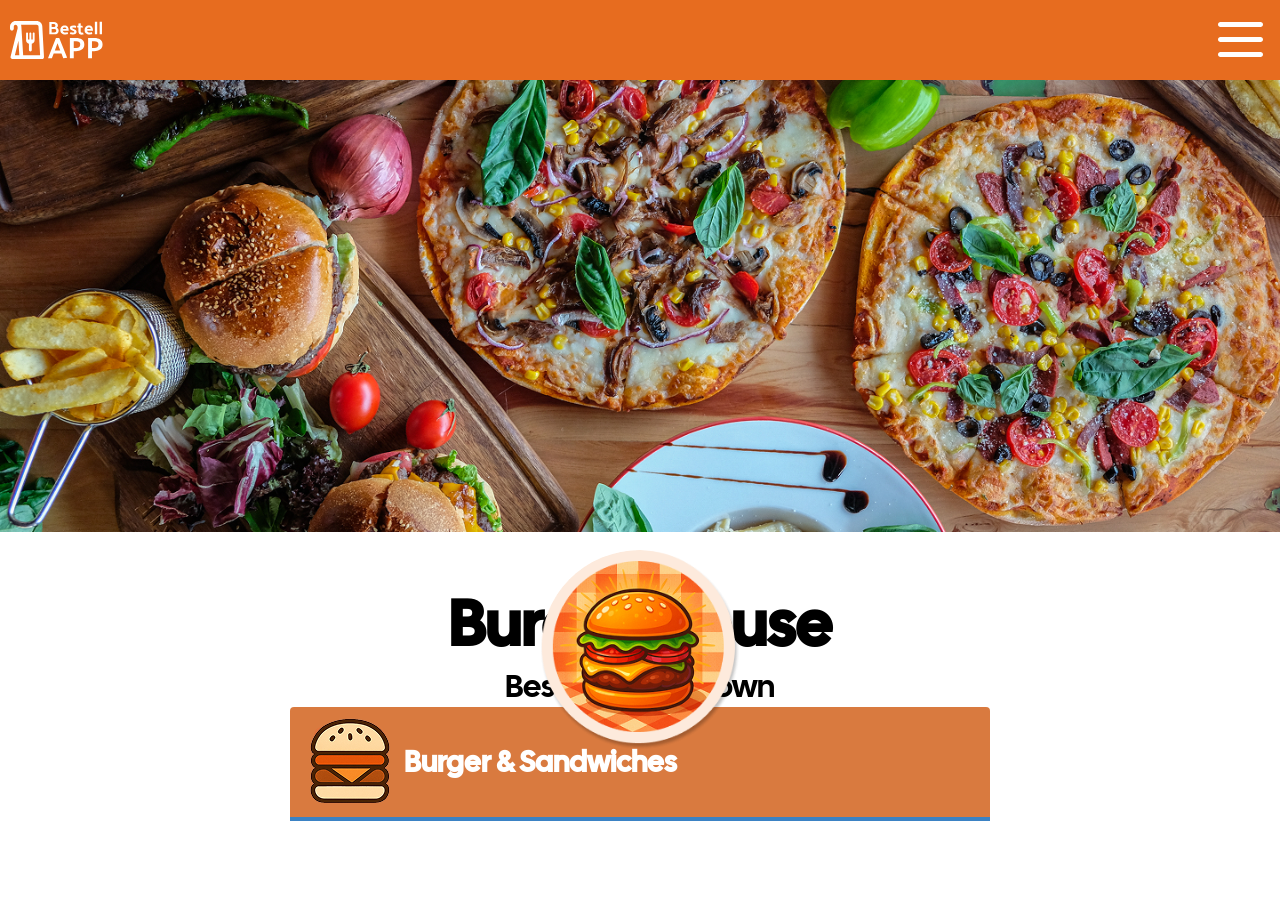
==== index.html @ 5edda3bc "added and styled html header and created array with objects" ====
<!doctype html>
<html lang="en">
  <head>
    <meta charset="UTF-8" />
    <meta name="viewport" content="width=device-width, initial-scale=1.0" />
    <title>Bestell App</title>
    <link rel="stylesheet" href="style.css" />
    <script src="script.js"></script>
  </head>
  <body>
    <header>
      <nav class="navbar">
        <span class="navbar-icon">
          <img src="./assets/icons/header.svg" alt="Bestell App Logo" />
          <img src="./assets/icons/menu.svg" alt=""
        /></span>
      </nav>
      <div class="header-backround">
        <img src="./assets/img/header-backround.png" alt="Tisch voller Essen" />
      </div>
      <div class="company-logo">
        <img src="./assets/img/logo.png" alt="Firmen Logo" />
      </div>
      <div class="headline">
        <h1>Burger House</h1>
        <p>Best Burger in Town</p>
      </div>
      <div class="category">
        <div class="category-header">
          <div class="icon">
            <img src="./assets/icons/burger.png" alt="Burger Icon" />
          </div>
          <h2>Burger & Sandwiches</h2>
        </div>

        <div class="item-list" id="itemList">
        
        </div>
      </div>
    </header>
  </body>
</html>
---- style.css ----
/* cal-sans-regular - latin */
@font-face {
  font-display: swap; /* Check https://developer.mozilla.org/en-US/docs/Web/CSS/@font-face/font-display for other options. */
  font-family: 'Cal Sans';
  font-style: normal;
  font-weight: 400;
  src: url('./assets/fonts/cal-sans-v2-latin-regular.woff2') format('woff2'); /* Chrome 36+, Opera 23+, Firefox 39+, Safari 12+, iOS 10+ */
}
*{
    margin: 0;
    font-family: 'Cal Sans';
    
}
.navbar{
    background-color: #E76C1F;
    width: 100%;
}

.navbar-icon{
    display: flex;
    justify-content: space-between;
    padding: 10px;
}

.header-backround{
    position: relative;
}

.header-backround>img{
    display: flex;
    object-fit: cover;
    width: 100%;
}

.company-logo {
  position: absolute;
  bottom: 150px;        
  left: 50%;
  transform: translateX(-50%);
  width: 200px;          
  height: 200px;
  border-radius: 50%;
  overflow: hidden;
  z-index: 2;
}

.company-logo>img{
    width: 100%;
    height: 100%;
    object-fit: cover;
}

.headline{
    display: flex;
    justify-content: center;
    align-items: center;
    flex-direction: column;
    padding-top: 50px;
    font-size: xx-large;
}





:root {
  --orange: #d97a3f;
  --cream: #fbe9db;
  --border-blue: #3b82c4;
  --dark: #2b2b2b;
}

.category {
  max-width: 700px;
  margin: 0 auto;
}

/* Kopfzeile mit Icon + Titel */
.category-header {
  display: flex;
  align-items: center;
  gap: 20px;
  background: var(--orange);
  padding: 20px 24px;
  border-radius: 4px 4px 0 0;
}

.category-header .icon {
  width: 64px;
  height: 64px;
  background: var(--cream);
  border: 3px solid #e0713a;
  border-radius: 8px;
  display: flex;
  align-items: center;
  justify-content: center;
  font-size: 32px;
  flex-shrink: 0;
}

.category-header h2 {
  color: white;
  margin: 0;
  font-size: 1.8rem;
}

/* Container für die Gerichte-Liste */
.item-list {
  border: 2px solid var(--border-blue);
  background: var(--cream);
}

.item {
  display: flex;
  gap: 20px;
  padding: 20px;
  border-bottom: 1px dashed var(--border-blue);
}

.item:last-child {
  border-bottom: none;
}

.item img {
  width: 140px;
  height: 110px;
  object-fit: cover;
  border-radius: 4px;
  flex-shrink: 0;
}

.item-info {
  flex: 1;
  display: flex;
  flex-direction: column;
}

.item-title-row {
  display: flex;
  justify-content: space-between;
  align-items: baseline;
  gap: 12px;
}

.item-title-row h3 {
  margin: 0;
  font-size: 1.2rem;
}

.item-price {
  font-weight: bold;
  font-size: 1.15rem;
  white-space: nowrap;
}

.item-desc {
  color: #555;
  font-size: 0.95rem;
  margin: 6px 0 auto 0;
}

.add-btn {
  align-self: flex-end;
  margin-top: 10px;
  border: none;
  background: white;
  padding: 8px 18px;
  border-radius: 20px;
  cursor: pointer;
  font-size: 0.9rem;
  box-shadow: 0 1px 2px rgba(0,0,0,0.15);
  transition: background 0.15s;
}

.add-btn:hover {
  background: #f2f2f2;
}

.add-btn.added {
  background: var(--orange);
  color: white;
}
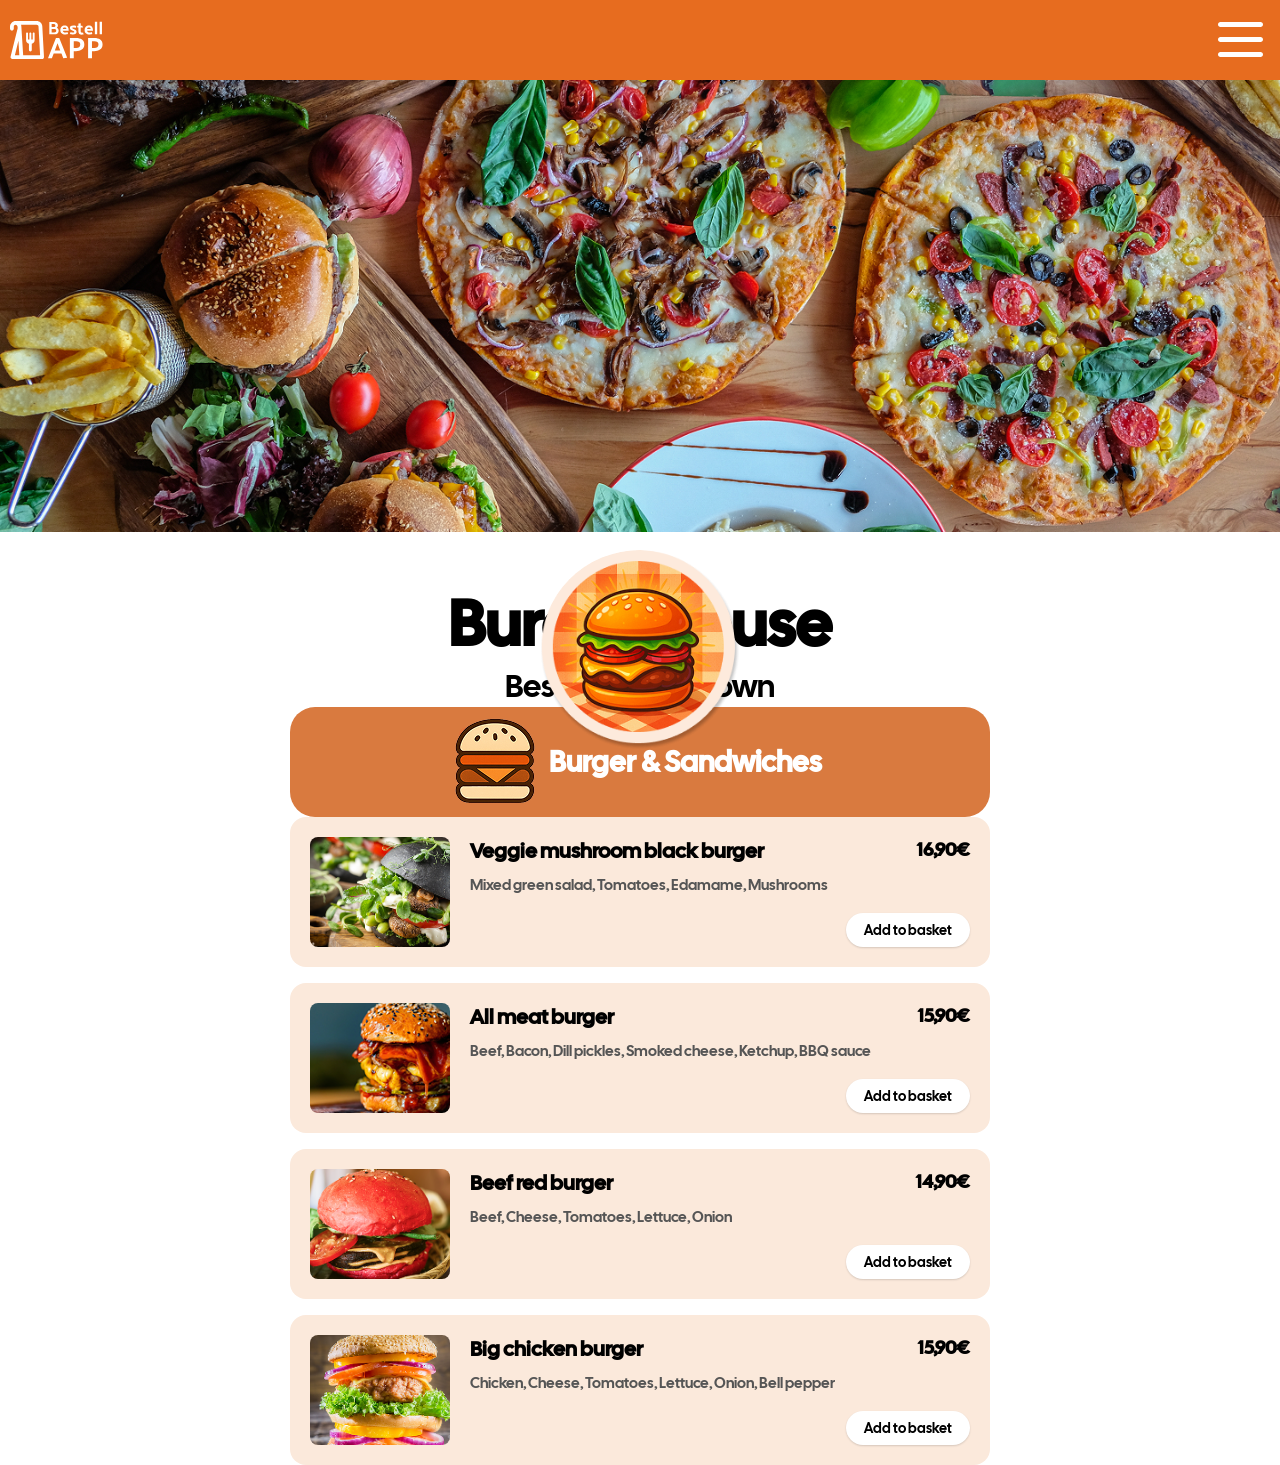
==== commit 8d836580: "added first section" ====
--- a/index.html
+++ b/index.html
@@ -5,7 +5,7 @@
     <meta name="viewport" content="width=device-width, initial-scale=1.0" />
     <title>Bestell App</title>
     <link rel="stylesheet" href="style.css" />
-    <script src="script.js"></script>
+    <script src="script.js" defer></script>
   </head>
   <body>
     <header>
@@ -40,3 +40,6 @@
     </header>
   </body>
 </html>
+
+
+
--- a/style.css
+++ b/style.css
@@ -66,7 +66,6 @@
 :root {
   --orange: #d97a3f;
   --cream: #fbe9db;
-  --border-blue: #3b82c4;
   --dark: #2b2b2b;
 }
 
@@ -79,10 +78,11 @@
 .category-header {
   display: flex;
   align-items: center;
+  justify-content: center;
   gap: 20px;
   background: var(--orange);
   padding: 20px 24px;
-  border-radius: 4px 4px 0 0;
+  border-radius: 25px;
 }
 
 .category-header .icon {
@@ -106,62 +106,60 @@
 
 /* Container für die Gerichte-Liste */
 .item-list {
-  border: 2px solid var(--border-blue);
-  background: var(--cream);
+  display: flex;
+  flex-direction: column;
+  gap: 16px;          
 }
 
-.item {
-  display: flex;
-  gap: 20px;
+.single-dish {
+  display: grid;
+  grid-template-columns: 140px 1fr auto;
+  grid-template-rows: auto auto auto;
+  grid-template-areas:
+    "img title  price"
+    "img desc   desc"
+    "img .      button";
+  column-gap: 20px;
+  row-gap: 6px;
+  background: #fbe9db;     
+  border-radius: 16px;
   padding: 20px;
-  border-bottom: 1px dashed var(--border-blue);
 }
 
-.item:last-child {
-  border-bottom: none;
-}
-
-.item img {
+.single-dish img {
+  grid-area: img;
   width: 140px;
   height: 110px;
   object-fit: cover;
-  border-radius: 4px;
-  flex-shrink: 0;
+  border-radius: 8px;
 }
 
-.item-info {
-  flex: 1;
-  display: flex;
-  flex-direction: column;
+.single-dish h3 {
+  grid-area: title;
+  margin: 0;
+  font-size: 1.3rem;
+  align-self: start;
 }
 
-.item-title-row {
-  display: flex;
-  justify-content: space-between;
-  align-items: baseline;
-  gap: 12px;
+.single-dish .preis {
+  grid-area: price;
+  margin: 0;
+  font-weight: bold;
+  font-size: 1.2rem;
+  justify-self: end;
 }
 
-.item-title-row h3 {
+.single-dish .include {
+  grid-area: desc;
   margin: 0;
-  font-size: 1.2rem;
+  color: #555;
+  font-size: 0.95rem;
 }
 
-.item-price {
-  font-weight: bold;
-  font-size: 1.15rem;
-  white-space: nowrap;
-}
-
-.item-desc {
-  color: #555;
-  font-size: 0.95rem;
-  margin: 6px 0 auto 0;
-}
-
-.add-btn {
-  align-self: flex-end;
-  margin-top: 10px;
+.single-dish .add-to-basket {
+  grid-area: button;
+  justify-self: end;
+  align-self: end;
   border: none;
   background: white;
   padding: 8px 18px;
@@ -169,14 +167,8 @@
   cursor: pointer;
   font-size: 0.9rem;
   box-shadow: 0 1px 2px rgba(0,0,0,0.15);
-  transition: background 0.15s;
 }
 
-.add-btn:hover {
+.single-dish .add-to-basket:hover {
   background: #f2f2f2;
-}
-
-.add-btn.added {
-  background: var(--orange);
-  color: white;
 }
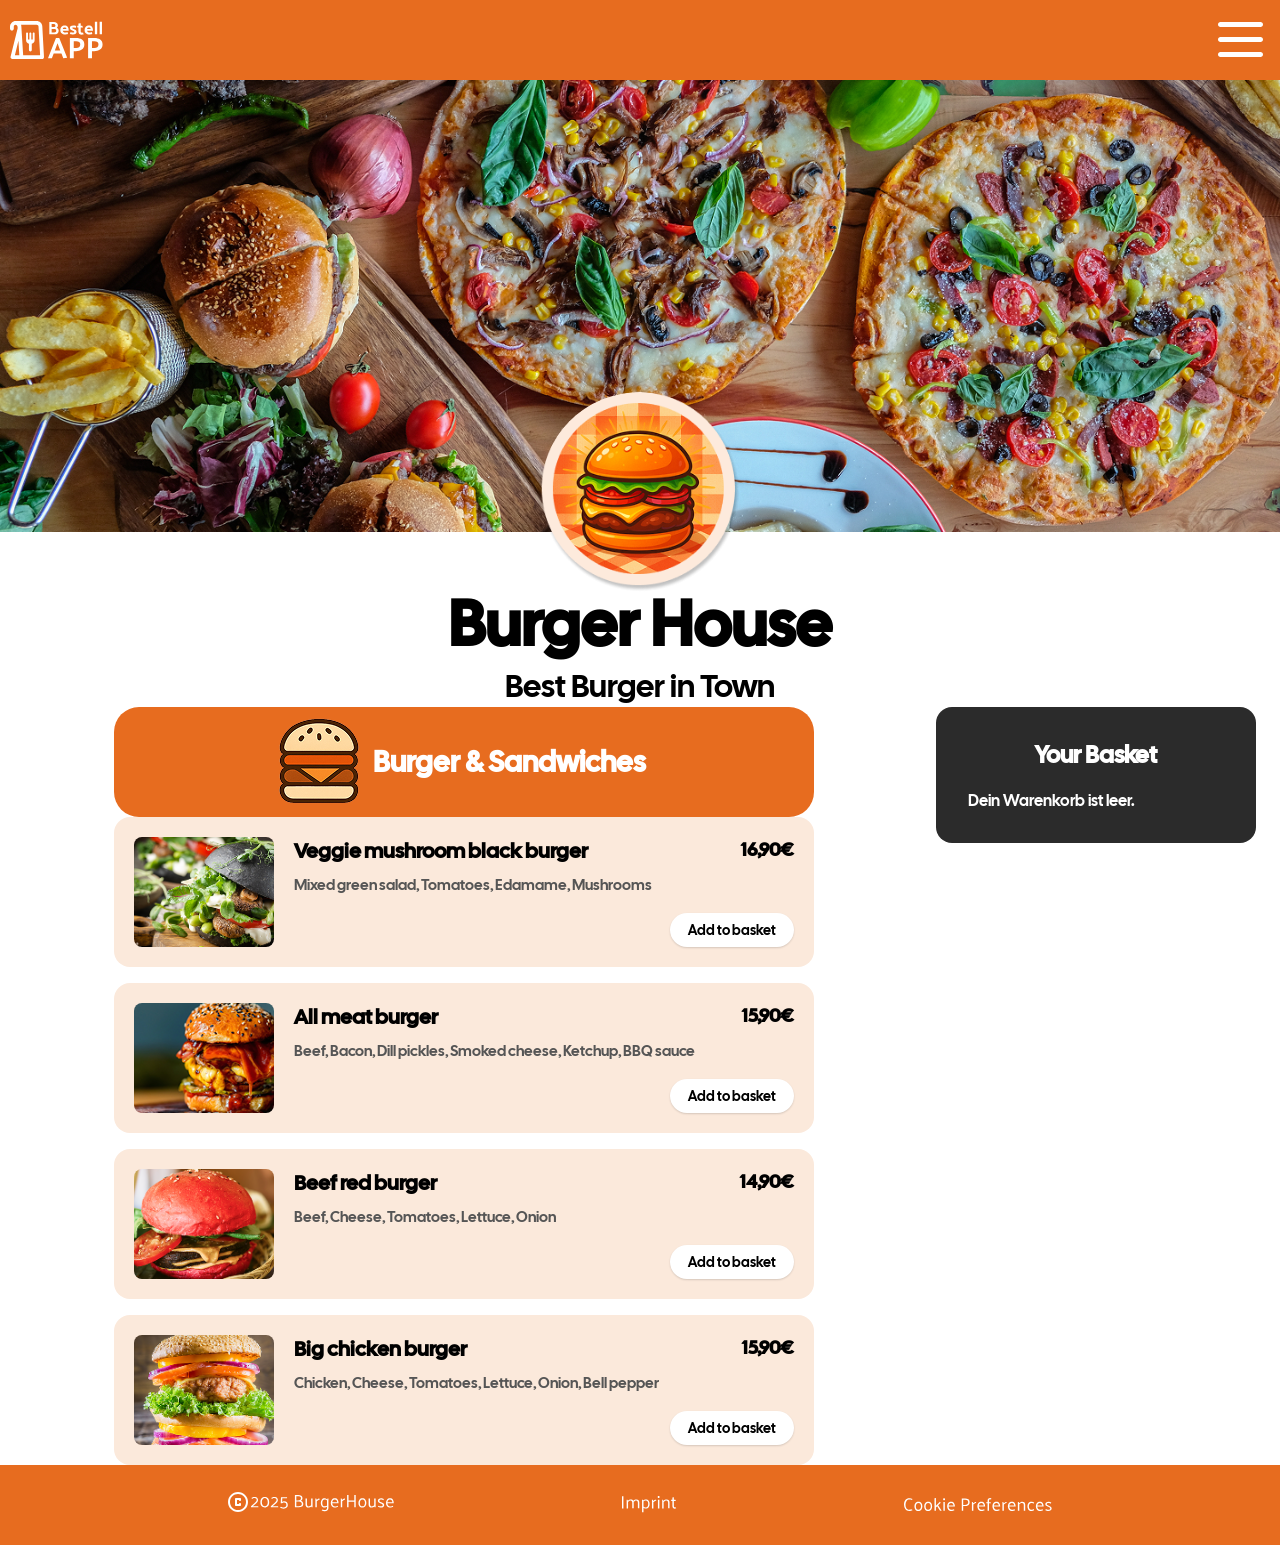
==== commit fef70a3c: "added basket function" ====
--- a/index.html
+++ b/index.html
@@ -6,6 +6,7 @@
     <title>Bestell App</title>
     <link rel="stylesheet" href="style.css" />
     <script src="script.js" defer></script>
+    <script src="array.js" defer></script>
   </head>
   <body>
     <header>
@@ -17,14 +18,17 @@
       </nav>
       <div class="header-backround">
         <img src="./assets/img/header-backround.png" alt="Tisch voller Essen" />
+        <div class="company-logo">
+          <img src="./assets/img/logo.png" alt="Firmen Logo" />
+        </div>
       </div>
-      <div class="company-logo">
-        <img src="./assets/img/logo.png" alt="Firmen Logo" />
-      </div>
+
       <div class="headline">
         <h1>Burger House</h1>
         <p>Best Burger in Town</p>
       </div>
+    </header>
+    <div class="page-layout">
       <div class="category">
         <div class="category-header">
           <div class="icon">
@@ -33,13 +37,18 @@
           <h2>Burger & Sandwiches</h2>
         </div>
 
-        <div class="item-list" id="itemList">
-        
-        </div>
+        <div class="item-list" id="itemList"></div>
       </div>
-    </header>
+
+      <div id="basketContent"></div>
+    </div>
+    <footer>
+      <div class="footer-content">
+        <img src="./assets/icons/copyright.svg" alt="Copyright Logo" />
+        <img src="./assets/icons/2025 BurgerHouse.svg" alt="2025 BurgerHouse" />
+      </div>
+      <img src="./assets/icons/Imprint.svg" alt="Imprint" />
+      <img src="./assets/icons/cookies.svg" alt="Cookies" />
+    </footer>
   </body>
 </html>
-
-
-
--- a/style.css
+++ b/style.css
@@ -7,13 +7,20 @@
   src: url('./assets/fonts/cal-sans-v2-latin-regular.woff2') format('woff2'); /* Chrome 36+, Opera 23+, Firefox 39+, Safari 12+, iOS 10+ */
 }
 *{
-    margin: 0;
-    font-family: 'Cal Sans';
-    
-}
+  margin: 0;
+  font-family: 'Cal Sans';    
+}
+
+:root {
+  --orange: #E76C1F;
+  --cream: #fbe9db;
+  --dark: #2b2b2b;
+}
+
 .navbar{
     background-color: #E76C1F;
     width: 100%;
+    height: auto;
 }
 
 .navbar-icon{
@@ -34,7 +41,7 @@
 
 .company-logo {
   position: absolute;
-  bottom: 150px;        
+  bottom:-60px;       
   left: 50%;
   transform: translateX(-50%);
   width: 200px;          
@@ -59,19 +66,12 @@
     font-size: xx-large;
 }
 
-
-
-
-
-:root {
-  --orange: #d97a3f;
-  --cream: #fbe9db;
-  --dark: #2b2b2b;
-}
-
 .category {
   max-width: 700px;
   margin: 0 auto;
+  flex: 1;
+  min-width: 0;
+  
 }
 
 /* Kopfzeile mit Icon + Titel */
@@ -89,13 +89,13 @@
   width: 64px;
   height: 64px;
   background: var(--cream);
-  border: 3px solid #e0713a;
+  border: 3px solid #E76C1F;
   border-radius: 8px;
   display: flex;
   align-items: center;
   justify-content: center;
   font-size: 32px;
-  flex-shrink: 0;
+  
 }
 
 .category-header h2 {
@@ -171,4 +171,119 @@
 
 .single-dish .add-to-basket:hover {
   background: #f2f2f2;
+}
+
+footer{
+  background-color: #E76C1F;
+  width: 100%;
+  height: 80px;
+  display: flex;
+  justify-content: center;
+  align-items: center;
+  justify-content: space-evenly;
+  cursor: pointer;
+}
+
+#basketContent {
+  position: sticky;
+  top: 20px;  position: sticky;
+  top: 20px;
+  flex-shrink: 0;
+  width: 320px;
+  align-self: flex-start; 
+
+}
+
+.basket {
+  background-color: #2b2b2b;
+  color: #fff;
+  border-radius: 16px;
+  padding: 32px;
+  max-width: 320px;
+}
+
+.basket h2 {
+  text-align: center;
+  margin-bottom: 20px;
+}
+
+.basket-items {
+  max-height: 300px;
+  overflow-y: auto;
+}
+
+.basket-item {
+  background-color: #3d3d3d;
+  border-radius: 10px;
+  padding: 12px 16px;
+  margin-bottom: 12px;
+}
+
+.basket-item-name {
+  margin: 0 0 8px 0;
+  font-weight: 600;
+}
+
+.basket-item-row {
+  display: flex;
+  align-items: center;
+  justify-content: space-between;
+  gap: 8px;
+}
+
+.delete-btn,
+.amount-btn {
+  background: none;
+  border: none;
+  color: #fff;
+  cursor: pointer;
+  font-size: 14px;
+}
+
+.basket-item-price {
+  margin-left: auto;
+  font-weight: 600;
+}
+
+.basket-summary {
+  margin-top: 16px;
+  border-top: 1px solid #555;
+  padding-top: 12px;
+}
+
+.summary-row {
+  display: flex;
+  justify-content: space-between;
+  margin-bottom: 6px;
+}
+
+.total-row {
+  font-weight: 700;
+  border-top: 1px solid #555;
+  padding-top: 8px;
+  margin-top: 8px;
+}
+
+.buy-now-btn {
+  width: 100%;
+  background-color: #e07a3f;
+  color: #fff;
+  border: none;
+  border-radius: 30px;
+  padding: 14px;
+  font-weight: 700;
+  font-size: 16px;
+  margin-top: 16px;
+  cursor: pointer;
+}
+
+.add-to-basket.added {
+  background-color: #f3e5d8;
+}
+
+.page-layout {
+  display: flex;
+  align-items: flex-start;
+  gap: 32px;
+  padding: 0 24px;
 }
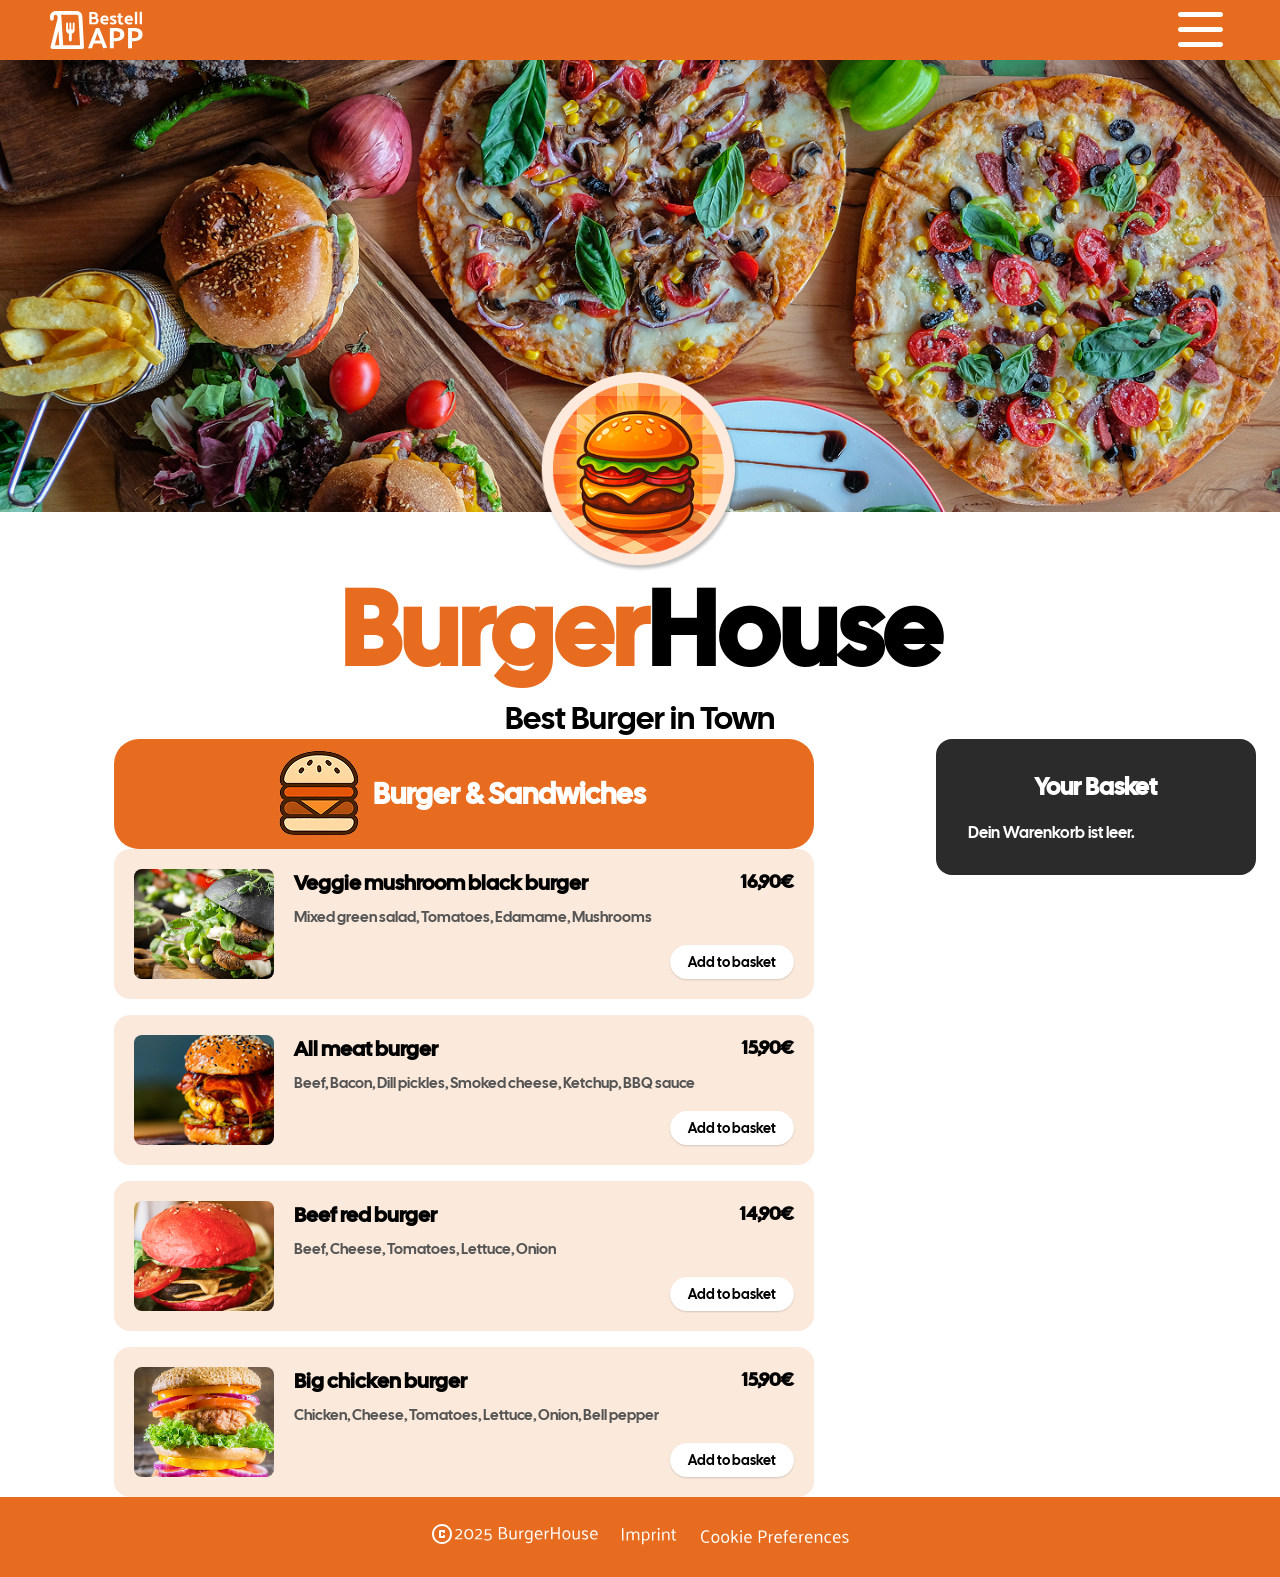
==== commit d2e1046f: "made website responsiv" ====
--- a/index.html
+++ b/index.html
@@ -24,7 +24,9 @@
       </div>
 
       <div class="headline">
-        <h1>Burger House</h1>
+        <h1 class="logo">
+            <span class="logo-orange">Burger</span><span class="logo-dark">House</span>
+        </h1>
         <p>Best Burger in Town</p>
       </div>
     </header>
--- a/style.css
+++ b/style.css
@@ -26,7 +26,8 @@
 .navbar-icon{
     display: flex;
     justify-content: space-between;
-    padding: 10px;
+    padding-right: 50px;
+    padding-left: 50px;
 }
 
 .header-backround{
@@ -64,6 +65,20 @@
     flex-direction: column;
     padding-top: 50px;
     font-size: xx-large;
+}
+
+.logo {
+  font-weight: 800;
+  font-size: 6.5rem;
+  display: inline-block;
+}
+
+.logo-orange {
+  color: #E76C1F; 
+}
+
+.logo-dark{
+  color: black;
 }
 
 .category {
@@ -172,21 +187,24 @@
 .single-dish .add-to-basket:hover {
   background: #f2f2f2;
 }
-
-footer{
+footer {
   background-color: #E76C1F;
   width: 100%;
   height: 80px;
   display: flex;
   justify-content: center;
   align-items: center;
-  justify-content: space-evenly;
+  gap: 24px;        
   cursor: pointer;
 }
+
+
+
+
 
 #basketContent {
   position: sticky;
-  top: 20px;  position: sticky;
+  top: 20px;  
   top: 20px;
   flex-shrink: 0;
   width: 320px;
@@ -286,4 +304,115 @@
   align-items: flex-start;
   gap: 32px;
   padding: 0 24px;
+}
+
+
+
+
+@media (min-width: 1600px) {
+  .page-layout {
+    max-width: 1600px;
+    margin: 0 auto;
+    gap: 60px;
+  }
+
+  .category {
+    max-width: 900px;
+  }
+
+  #basketContent {
+    width: 400px;
+  }
+
+  .single-dish {
+    grid-template-columns: 180px 1fr auto;
+    padding: 28px;
+  }
+
+  .single-dish img {
+    width: 180px;
+    height: 140px;
+  }
+
+  .logo {
+    font-size: 7.5rem;
+  }
+}
+
+
+
+
+@media (max-width: 1024px) {
+  .page-layout {
+    flex-direction: column;
+    align-items: stretch;
+    padding: 0 20px;
+  }
+
+  #basketContent {
+    position: static;
+    width: 100%;
+    max-width: 500px;
+    margin: 20px auto 0;
+  }
+
+  .basket {
+    max-width: 100%;
+  }
+
+  .category {
+    max-width: 100%;
+  }
+
+  .logo {
+    font-size: 5rem;
+  }
+}
+
+
+
+
+@media (max-width: 480px) {
+  .navbar-icon {
+    padding-left: 20px;
+    padding-right: 20px;
+  }
+
+  .company-logo {
+    width: 130px;
+    height: 130px;
+    bottom: -40px;
+  }
+
+  .headline {
+    padding-top: 30px;
+  }
+
+  .logo {
+    font-size: 3rem;
+  }
+
+  .headline p {
+    font-size: 1rem;
+  }
+
+  .page-layout {
+    padding: 0 12px;
+    gap: 16px;
+  }
+
+  .category-header {
+    padding: 14px 16px;
+    gap: 12px;
+  }
+
+  .category-header .icon {
+    width: 48px;
+    height: 48px;
+    font-size: 24px;
+  }
+
+  .category-header h2 {
+    font-size: 1.3rem;
+  }
 }
